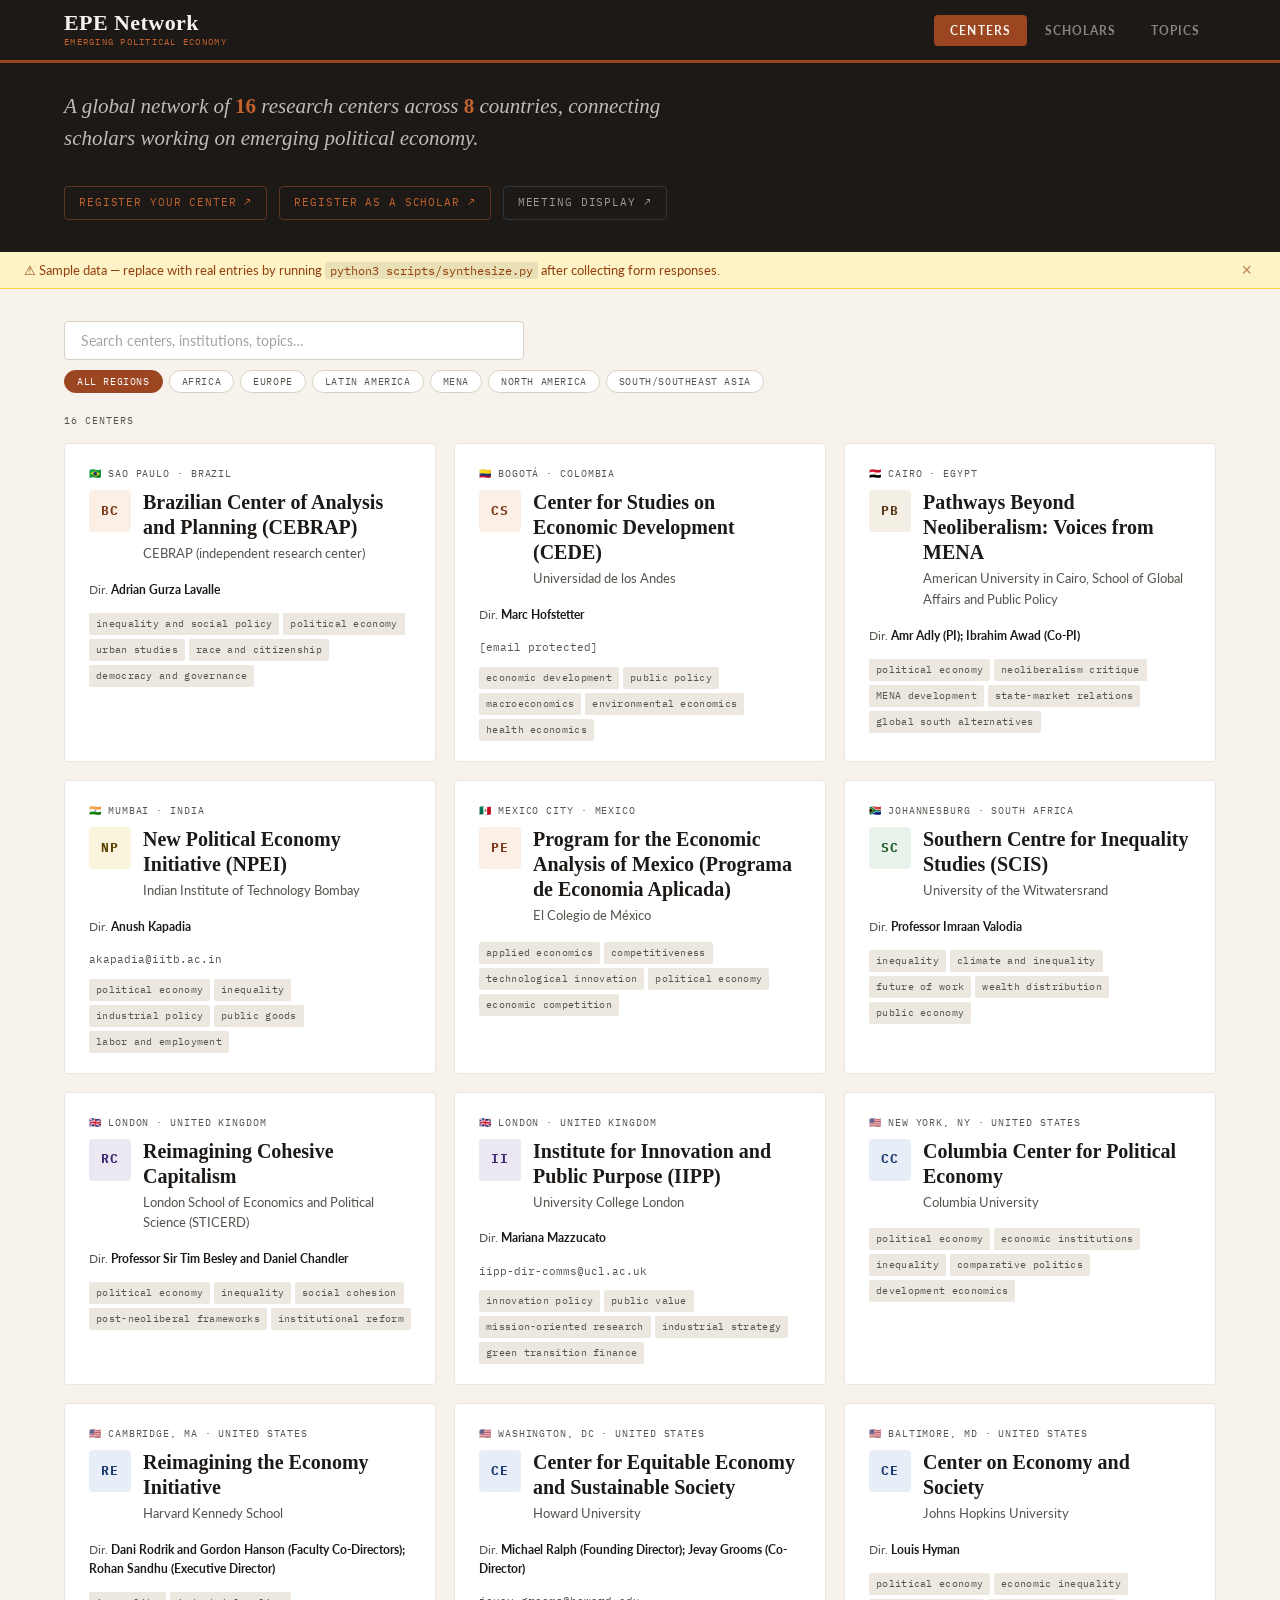
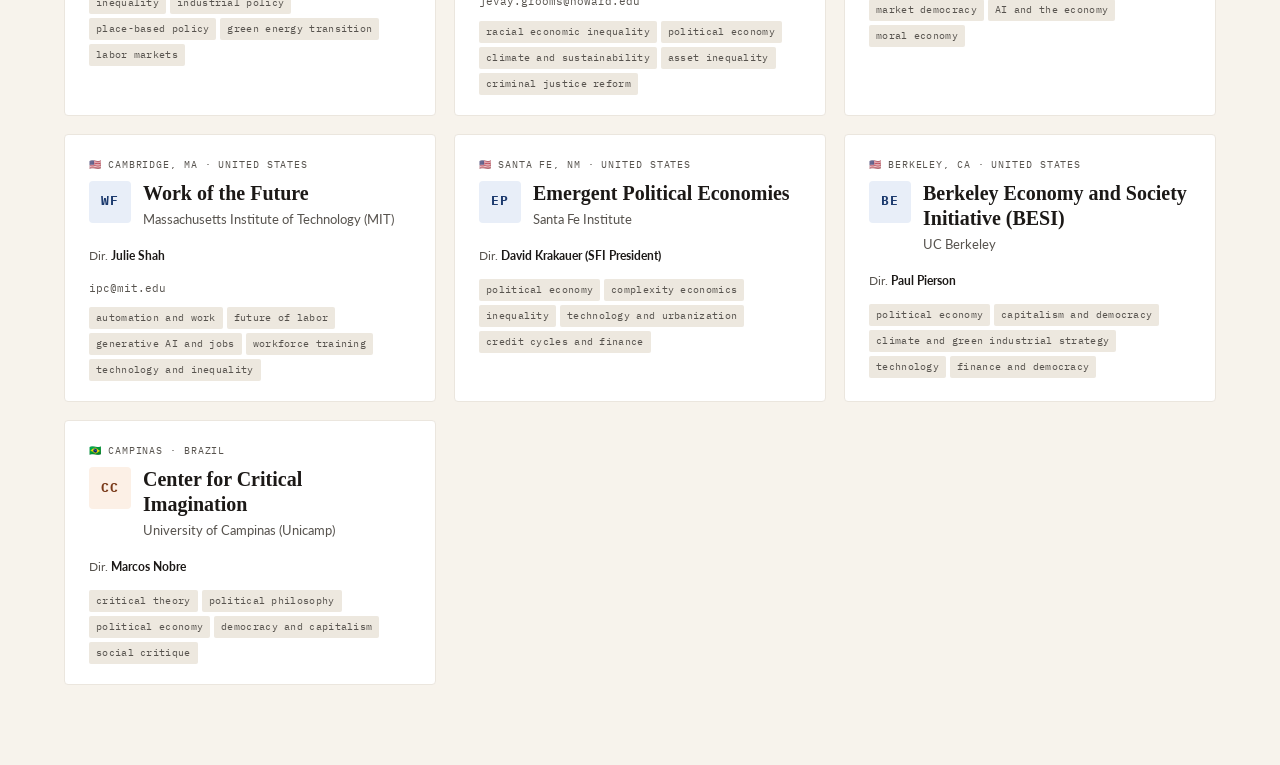
==== index.html @ 1a693988 "feat: EPE Network website — initial full site commit - index.html: three-view SPA (Centers, Scholars" ====
<!DOCTYPE html>
<html lang="en">
<head>
  <meta charset="UTF-8">
  <meta name="viewport" content="width=device-width, initial-scale=1.0">
  <title>EPE Network — Emerging Political Economy</title>
  <meta name="description" content="A global network of research centers focused on emerging political economy.">
  <link rel="preconnect" href="https://fonts.googleapis.com">
  <link rel="preconnect" href="https://fonts.gstatic.com" crossorigin>
  <link href="https://fonts.googleapis.com/css2?family=Cormorant+Garant:ital,wght@0,400;0,600;0,700;1,400&family=Lato:wght@400;700&family=IBM+Plex+Mono:wght@400&display=swap" rel="stylesheet">
  <link rel="stylesheet" href="css/style.css">
</head>
<body>

  <header class="site-header">
    <div class="header-inner">
      <div class="site-brand">
        <span class="brand-name">EPE Network</span>
        <span class="brand-tagline">Emerging Political Economy</span>
      </div>
      <nav class="main-nav">
        <button class="nav-tab active" data-tab="centers">Centers</button>
        <button class="nav-tab" data-tab="scholars">Scholars</button>
        <button class="nav-tab" data-tab="topics">Topics</button>
      </nav>
    </div>
  </header>

  <div class="hero">
    <div class="hero-inner">
      <p class="hero-text">A global network of <strong id="stat-centers">—</strong> research centers across <strong id="stat-countries">—</strong> countries, connecting scholars working on emerging political economy.</p>
      <div class="hero-actions">
        <a class="hero-link" href="https://docs.google.com/forms/d/e/1FAIpQLSci_-chUcEJ8zRdVWyyek97IaOtf4I611DxgbxRu9hbSMZCvQ/viewform" target="_blank" rel="noopener">Register Your Center ↗</a>
        <a class="hero-link" href="https://docs.google.com/forms/d/e/1FAIpQLSckdC5YvPYTOyeQ9T4aT-O_3hA1YWgbjM-45rCbX-_HFMH0mQ/viewform" target="_blank" rel="noopener">Register as a Scholar ↗</a>
        <a class="hero-link hero-link--display" href="register.html" target="_blank" rel="noopener">Meeting Display ↗</a>
      </div>
    </div>
  </div>

  <div class="sample-banner" id="sample-banner">
    <span>⚠ Sample data — replace with real entries by running <code>python3 scripts/synthesize.py</code> after collecting form responses.</span>
    <button onclick="document.getElementById('sample-banner').style.display='none'">×</button>
  </div>

  <main class="main-content">

    <!-- CENTERS VIEW -->
    <section id="centers-view" class="view active">
      <div class="view-controls">
        <input type="search" class="search-input" id="center-search" placeholder="Search centers, institutions, topics…">
        <div class="filter-chips" id="region-filter-chips"></div>
      </div>
      <div class="results-count" id="centers-count"></div>
      <div class="centers-grid" id="centers-grid"></div>
    </section>

    <!-- SCHOLARS VIEW -->
    <section id="scholars-view" class="view">
      <div class="view-controls">
        <input type="search" class="search-input" id="scholar-search" placeholder="Search scholars, topics, institutions…">
        <div class="filter-row">
          <select class="filter-select" id="center-filter">
            <option value="">All Centers</option>
          </select>
          <select class="filter-select" id="region-filter">
            <option value="">All Regions</option>
          </select>
          <select class="filter-select" id="topic-filter">
            <option value="">All Topics</option>
          </select>
        </div>
      </div>
      <div class="results-count" id="scholars-count"></div>
      <div class="scholars-list" id="scholars-list"></div>
    </section>

    <!-- TOPICS VIEW -->
    <section id="topics-view" class="view">
      <div id="topics-intro" class="topics-intro">
        <p>Click a topic to see all centers and scholars working in that area — now, anticipated, or desired.</p>
      </div>
      <div class="topics-cloud" id="topics-cloud"></div>
      <div class="topic-results hidden" id="topic-results">
        <button class="back-btn" id="topic-back">← All Topics</button>
        <h2 class="topic-title" id="topic-title"></h2>
        <div class="topic-results-grid">
          <div class="topic-col">
            <h3>Centers</h3>
            <div id="topic-centers"></div>
          </div>
          <div class="topic-col">
            <h3>Scholars</h3>
            <div id="topic-scholars"></div>
          </div>
        </div>
      </div>
    </section>

  </main>

  <!-- CENTER MODAL -->
  <div id="center-modal" class="modal hidden" role="dialog" aria-modal="true" aria-labelledby="center-modal-title">
    <div class="modal-backdrop" id="center-modal-backdrop"></div>
    <div class="modal-content">
      <button class="modal-close" id="center-modal-close" aria-label="Close">×</button>
      <div id="center-modal-body"></div>
    </div>
  </div>

  <!-- SCHOLAR MODAL -->
  <div id="scholar-modal" class="modal hidden" role="dialog" aria-modal="true" aria-labelledby="scholar-modal-title">
    <div class="modal-backdrop" id="scholar-modal-backdrop"></div>
    <div class="modal-content">
      <button class="modal-close" id="scholar-modal-close" aria-label="Close">×</button>
      <div id="scholar-modal-body"></div>
    </div>
  </div>

  <script src="js/app.js"></script>
</body>
</html>
---- css/style.css ----
/* === VARIABLES === */
:root {
  --cream: #F7F3EC;
  --white: #FFFFFF;
  --charcoal: #1C1917;
  --charcoal-soft: #57534E;
  --terracotta: #9B4521;
  --terracotta-light: #C4622D;
  --forest: #3D6B35;
  --border: #D8D0C4;
  --border-light: #EBE6DE;
  --tag-bg: #EDE8DF;
  --font-display: 'Cormorant Garant', Georgia, serif;
  --font-body: 'Lato', sans-serif;
  --font-mono: 'IBM Plex Mono', monospace;
  --shadow-sm: 0 1px 3px rgba(0,0,0,0.07);
  --shadow-md: 0 4px 16px rgba(0,0,0,0.10);
  --shadow-lg: 0 8px 40px rgba(0,0,0,0.18);
  --radius: 4px;
  --transition: 180ms ease;
}

/* === RESET === */
*, *::before, *::after { box-sizing: border-box; margin: 0; padding: 0; }

body {
  font-family: var(--font-body);
  background: var(--cream);
  color: var(--charcoal);
  font-size: 15px;
  line-height: 1.6;
  min-height: 100vh;
}

a { color: var(--terracotta); }

/* === HEADER === */
.site-header {
  background: var(--charcoal);
  position: sticky;
  top: 0;
  z-index: 100;
  border-bottom: 3px solid var(--terracotta);
}

.header-inner {
  max-width: 1200px;
  margin: 0 auto;
  padding: 0 24px;
  display: flex;
  align-items: center;
  justify-content: space-between;
  height: 60px;
}

.site-brand {
  display: flex;
  flex-direction: column;
  gap: 0;
}

.brand-name {
  font-family: var(--font-display);
  font-size: 22px;
  font-weight: 700;
  letter-spacing: 0.02em;
  color: var(--cream);
  line-height: 1.1;
}

.brand-tagline {
  font-family: var(--font-mono);
  font-size: 9px;
  color: var(--terracotta-light);
  text-transform: uppercase;
  letter-spacing: 0.14em;
}

.main-nav { display: flex; gap: 2px; }

.nav-tab {
  font-family: var(--font-body);
  font-size: 12px;
  font-weight: 700;
  text-transform: uppercase;
  letter-spacing: 0.09em;
  padding: 8px 16px;
  border: none;
  background: transparent;
  color: rgba(247,243,236,0.5);
  cursor: pointer;
  border-radius: var(--radius);
  transition: color var(--transition), background var(--transition);
}

.nav-tab:hover { color: var(--cream); background: rgba(255,255,255,0.07); }
.nav-tab.active { color: var(--cream); background: var(--terracotta); }

/* === HERO === */
.hero {
  background: var(--charcoal);
  padding: 28px 0 32px;
}

.hero-inner {
  max-width: 1200px;
  margin: 0 auto;
  padding: 0 24px;
  display: flex;
  align-items: baseline;
  justify-content: space-between;
  gap: 32px;
  flex-wrap: wrap;
}

.hero-text {
  font-family: var(--font-display);
  font-size: 21px;
  font-style: italic;
  color: rgba(247,243,236,0.75);
  max-width: 620px;
  line-height: 1.5;
}

.hero-text strong {
  color: var(--terracotta-light);
  font-style: normal;
  font-weight: 700;
}

.hero-actions {
  display: flex;
  gap: 12px;
  flex-shrink: 0;
  flex-wrap: wrap;
}

.hero-link {
  font-family: var(--font-mono);
  font-size: 11px;
  text-transform: uppercase;
  letter-spacing: 0.08em;
  color: var(--terracotta-light);
  text-decoration: none;
  border: 1px solid rgba(196,98,45,0.4);
  padding: 7px 14px;
  border-radius: var(--radius);
  transition: all var(--transition);
  white-space: nowrap;
}

.hero-link:hover {
  background: var(--terracotta);
  border-color: var(--terracotta);
  color: var(--white);
}

.hero-link--display {
  border-color: rgba(77,100,120,0.40);
  color: rgba(240,244,248,0.60);
}

.hero-link--display:hover {
  background: #3D5166;
  border-color: #4D6478;
  color: var(--white);
}

/* === SAMPLE BANNER === */
.sample-banner {
  background: #FEF3C7;
  border-bottom: 1px solid #FCD34D;
  padding: 8px 24px;
  display: flex;
  align-items: center;
  justify-content: space-between;
  font-size: 13px;
  color: #92400E;
  max-width: 100%;
}

.sample-banner code {
  font-family: var(--font-mono);
  background: rgba(0,0,0,0.08);
  padding: 1px 5px;
  border-radius: 3px;
  font-size: 12px;
}

.sample-banner button {
  background: none;
  border: none;
  font-size: 18px;
  cursor: pointer;
  color: #92400E;
  padding: 0 4px;
  opacity: 0.6;
  line-height: 1;
}

.sample-banner button:hover { opacity: 1; }

/* === MAIN CONTENT === */
.main-content {
  max-width: 1200px;
  margin: 0 auto;
  padding: 32px 24px 80px;
}

/* === VIEWS === */
.view { display: none; }
.view.active { display: block; animation: fadeIn 200ms ease; }

@keyframes fadeIn {
  from { opacity: 0; transform: translateY(4px); }
  to   { opacity: 1; transform: translateY(0); }
}

/* === VIEW CONTROLS === */
.view-controls {
  margin-bottom: 20px;
  display: flex;
  flex-direction: column;
  gap: 10px;
}

.search-input {
  width: 100%;
  max-width: 460px;
  padding: 10px 16px;
  font-family: var(--font-body);
  font-size: 14px;
  border: 1.5px solid var(--border);
  border-radius: var(--radius);
  background: var(--white);
  color: var(--charcoal);
  transition: border-color var(--transition), box-shadow var(--transition);
}

.search-input:focus {
  outline: none;
  border-color: var(--terracotta);
  box-shadow: 0 0 0 3px rgba(155,69,33,0.10);
}

.search-input::placeholder { color: #A8A29E; }

/* === FILTER CHIPS === */
.filter-chips {
  display: flex;
  flex-wrap: wrap;
  gap: 6px;
}

.chip {
  font-family: var(--font-mono);
  font-size: 10px;
  padding: 4px 12px;
  border: 1.5px solid var(--border);
  border-radius: 20px;
  background: var(--white);
  color: var(--charcoal-soft);
  cursor: pointer;
  transition: all var(--transition);
  letter-spacing: 0.06em;
  text-transform: uppercase;
}

.chip:hover { border-color: var(--terracotta); color: var(--terracotta); }
.chip.active { background: var(--terracotta); border-color: var(--terracotta); color: var(--white); }

/* === FILTER ROW (scholars) === */
.filter-row {
  display: flex;
  flex-wrap: wrap;
  gap: 8px;
}

.filter-select {
  font-family: var(--font-body);
  font-size: 13px;
  padding: 8px 32px 8px 12px;
  border: 1.5px solid var(--border);
  border-radius: var(--radius);
  background: var(--white);
  color: var(--charcoal);
  cursor: pointer;
  appearance: none;
  background-image: url("data:image/svg+xml,%3Csvg xmlns='http://www.w3.org/2000/svg' width='10' height='6'%3E%3Cpath d='M1 1l4 4 4-4' fill='none' stroke='%23999' stroke-width='1.5' stroke-linecap='round'/%3E%3C/svg%3E");
  background-repeat: no-repeat;
  background-position: right 10px center;
  min-width: 160px;
}

.filter-select:focus {
  outline: none;
  border-color: var(--terracotta);
}

/* === RESULTS COUNT === */
.results-count {
  font-family: var(--font-mono);
  font-size: 10px;
  color: var(--charcoal-soft);
  text-transform: uppercase;
  letter-spacing: 0.10em;
  margin-bottom: 14px;
}

/* === CENTERS GRID === */
.centers-grid {
  display: grid;
  grid-template-columns: repeat(auto-fill, minmax(300px, 1fr));
  gap: 18px;
}

.center-card {
  background: var(--white);
  border: 1px solid var(--border-light);
  border-radius: var(--radius);
  padding: 22px 24px 20px;
  cursor: pointer;
  transition: box-shadow var(--transition), transform var(--transition), border-color var(--transition);
  position: relative;
  overflow: hidden;
}

.center-card::after {
  content: '';
  position: absolute;
  top: 0; left: 0; right: 0;
  height: 3px;
  background: var(--terracotta);
  transform: scaleX(0);
  transform-origin: left;
  transition: transform var(--transition);
}

.center-card:hover::after { transform: scaleX(1); }
.center-card:hover {
  box-shadow: var(--shadow-md);
  border-color: var(--border);
  transform: translateY(-2px);
}

.center-card-location {
  font-family: var(--font-mono);
  font-size: 10px;
  color: var(--charcoal-soft);
  text-transform: uppercase;
  letter-spacing: 0.09em;
  margin-bottom: 8px;
  display: flex;
  align-items: center;
  gap: 6px;
}

.center-card-name {
  font-family: var(--font-display);
  font-size: 20px;
  font-weight: 700;
  color: var(--charcoal);
  line-height: 1.25;
  margin-bottom: 3px;
}

.center-card-institution {
  font-size: 13px;
  color: var(--charcoal-soft);
  margin-bottom: 4px;
}

.center-card-director {
  font-size: 12px;
  color: var(--charcoal-soft);
  margin-bottom: 14px;
}

.center-card-director strong { color: var(--charcoal); }

/* === LOGO BADGE / IMG === */
.logo-badge {
  display: flex;
  align-items: center;
  justify-content: center;
  border-radius: 4px;
  font-family: var(--font-mono);
  font-size: 13px;
  font-weight: 700;
  letter-spacing: 0.04em;
  flex-shrink: 0;
}

.logo-img {
  border-radius: 4px;
  object-fit: contain;
  flex-shrink: 0;
}

/* === CENTER CARD LAYOUT === */
.center-card-header {
  display: flex;
  align-items: flex-start;
  gap: 12px;
  margin-bottom: 12px;
}

.center-card-name-wrap {
  flex: 1;
  min-width: 0;
}

.center-card-contact {
  font-size: 11px;
  margin-bottom: 10px;
}

.center-card-contact a {
  color: var(--charcoal-soft);
  font-family: var(--font-mono);
  text-decoration: none;
}

.center-card-contact a:hover {
  color: var(--terracotta);
}

/* Modal header with badge on the right */
.modal-header-row {
  display: flex;
  align-items: flex-start;
  justify-content: space-between;
  gap: 16px;
}

.modal-header-text { flex: 1; min-width: 0; }

/* === TAGS === */
.tags {
  display: flex;
  flex-wrap: wrap;
  gap: 4px;
}

.tag {
  font-family: var(--font-mono);
  font-size: 10px;
  padding: 3px 7px;
  background: var(--tag-bg);
  color: var(--charcoal-soft);
  border-radius: 2px;
  letter-spacing: 0.03em;
}

.tag.current      { background: rgba(155,69,33,0.10); color: var(--terracotta); }
.tag.anticipated  { background: rgba(28,68,140,0.09); color: #1C448C; }
.tag.would-like   { background: rgba(61,107,53,0.10); color: var(--forest); }

/* === SCHOLARS LIST === */
.scholars-list {
  border: 1px solid var(--border-light);
  border-radius: var(--radius);
  overflow: hidden;
}

.scholar-row {
  background: var(--white);
  padding: 14px 20px;
  display: grid;
  grid-template-columns: 220px 1fr auto;
  gap: 16px;
  align-items: center;
  cursor: pointer;
  transition: background var(--transition);
  border-bottom: 1px solid var(--border-light);
}

.scholar-row:last-child { border-bottom: none; }
.scholar-row:hover { background: #FDFAF5; }

.scholar-name {
  font-family: var(--font-display);
  font-size: 18px;
  font-weight: 600;
  color: var(--charcoal);
  line-height: 1.2;
}

.scholar-meta {
  font-size: 11px;
  color: var(--charcoal-soft);
  margin-top: 1px;
}

.scholar-center {
  font-size: 10px;
  color: var(--terracotta);
  font-weight: 700;
  text-transform: uppercase;
  letter-spacing: 0.05em;
  margin-top: 4px;
}

.scholar-topics { display: flex; flex-wrap: wrap; gap: 4px; }

.scholar-country {
  font-family: var(--font-mono);
  font-size: 10px;
  color: var(--charcoal-soft);
  text-align: right;
  white-space: nowrap;
}

/* === TOPICS VIEW === */
.topics-intro {
  font-size: 14px;
  color: var(--charcoal-soft);
  margin-bottom: 24px;
  font-style: italic;
}

.topics-cloud {
  display: flex;
  flex-wrap: wrap;
  gap: 10px;
  margin-bottom: 16px;
}

.topic-pill {
  font-family: var(--font-display);
  font-weight: 600;
  padding: 5px 16px;
  border: 1.5px solid var(--border);
  border-radius: 24px;
  cursor: pointer;
  transition: all var(--transition);
  color: var(--charcoal);
  background: var(--white);
  line-height: 1.3;
}

.topic-pill:hover {
  border-color: var(--terracotta);
  background: var(--terracotta);
  color: var(--white);
}

.topic-pill.active {
  background: var(--terracotta);
  border-color: var(--terracotta);
  color: var(--white);
}

.topic-results.hidden { display: none; }

.back-btn {
  background: none;
  border: none;
  font-family: var(--font-mono);
  font-size: 11px;
  color: var(--terracotta);
  cursor: pointer;
  padding: 0;
  margin-bottom: 14px;
  letter-spacing: 0.04em;
  text-transform: uppercase;
  display: block;
}

.back-btn:hover { text-decoration: underline; }

.topic-title {
  font-family: var(--font-display);
  font-size: 34px;
  font-weight: 700;
  color: var(--charcoal);
  margin-bottom: 28px;
  line-height: 1.2;
}

.topic-results-grid {
  display: grid;
  grid-template-columns: 1fr 1fr;
  gap: 40px;
}

.topic-col h3 {
  font-family: var(--font-mono);
  font-size: 10px;
  text-transform: uppercase;
  letter-spacing: 0.12em;
  color: var(--charcoal-soft);
  margin-bottom: 12px;
  padding-bottom: 8px;
  border-bottom: 1px solid var(--border);
}

.topic-item {
  padding: 10px 0;
  border-bottom: 1px solid var(--border-light);
  cursor: pointer;
}

.topic-item:last-child { border-bottom: none; }
.topic-item:hover .topic-item-name { color: var(--terracotta); }

.topic-item-name {
  font-family: var(--font-display);
  font-size: 17px;
  font-weight: 600;
  color: var(--charcoal);
  transition: color var(--transition);
  line-height: 1.3;
}

.topic-item-sub {
  font-size: 12px;
  color: var(--charcoal-soft);
  margin-top: 2px;
}

.topic-item-badge {
  font-family: var(--font-mono);
  font-size: 9px;
  padding: 2px 6px;
  border-radius: 2px;
  margin-left: 6px;
  vertical-align: middle;
  text-transform: uppercase;
  letter-spacing: 0.04em;
}

.badge-current     { background: rgba(155,69,33,0.12); color: var(--terracotta); }
.badge-anticipated { background: rgba(28,68,140,0.09); color: #1C448C; }
.badge-would-like  { background: rgba(61,107,53,0.12); color: var(--forest); }

/* === MODALS === */
.modal { position: fixed; inset: 0; z-index: 200; }
.modal.hidden { display: none; }

.modal-backdrop {
  position: absolute;
  inset: 0;
  background: rgba(28,25,23,0.65);
  backdrop-filter: blur(2px);
}

.modal-content {
  position: absolute;
  top: 50%;
  left: 50%;
  transform: translate(-50%, -50%);
  background: var(--white);
  border-radius: 6px;
  width: 90%;
  max-width: 680px;
  max-height: 88vh;
  overflow-y: auto;
  padding: 40px;
  box-shadow: var(--shadow-lg);
}

.modal-close {
  position: absolute;
  top: 14px;
  right: 14px;
  background: none;
  border: none;
  font-size: 22px;
  cursor: pointer;
  color: var(--charcoal-soft);
  line-height: 1;
  padding: 4px 8px;
  border-radius: var(--radius);
  transition: background var(--transition);
}

.modal-close:hover { background: var(--tag-bg); }

.modal-location {
  font-family: var(--font-mono);
  font-size: 10px;
  color: var(--charcoal-soft);
  text-transform: uppercase;
  letter-spacing: 0.10em;
  margin-bottom: 6px;
}

.modal-name {
  font-family: var(--font-display);
  font-size: 30px;
  font-weight: 700;
  color: var(--charcoal);
  margin-bottom: 4px;
  line-height: 1.2;
}

.modal-institution {
  font-size: 14px;
  color: var(--charcoal-soft);
  margin-bottom: 8px;
  line-height: 1.5;
}

.modal-divider {
  border: none;
  border-top: 1px solid var(--border-light);
  margin: 18px 0;
}

.modal-section { margin-bottom: 16px; }

.modal-section-label {
  font-family: var(--font-mono);
  font-size: 9px;
  text-transform: uppercase;
  letter-spacing: 0.14em;
  color: var(--terracotta);
  margin-bottom: 5px;
}

.modal-section-content {
  font-size: 14px;
  color: var(--charcoal);
  line-height: 1.7;
}

.modal-link {
  color: var(--terracotta);
  text-decoration: none;
  font-size: 13px;
  font-family: var(--font-mono);
}

.modal-link:hover { text-decoration: underline; }

/* === QR CODES === */
.qr-section {
  display: flex;
  gap: 24px;
  flex-wrap: wrap;
  margin-top: 4px;
}

.qr-item {
  display: flex;
  flex-direction: column;
  align-items: center;
  gap: 6px;
  text-align: center;
}

.qr-img {
  border: 1px solid var(--border-light);
  border-radius: var(--radius);
  display: block;
  width: 140px;
  height: 140px;
}

.qr-label {
  font-family: var(--font-mono);
  font-size: 9px;
  text-transform: uppercase;
  letter-spacing: 0.10em;
  color: var(--charcoal-soft);
}

.qr-link {
  font-family: var(--font-mono);
  font-size: 10px;
  color: var(--terracotta);
  text-decoration: none;
  word-break: break-all;
  max-width: 155px;
}

.qr-link:hover { text-decoration: underline; }

/* === EMPTY STATE === */
.empty-state {
  text-align: center;
  padding: 64px 24px;
  color: var(--charcoal-soft);
}

.empty-state p {
  font-family: var(--font-display);
  font-size: 20px;
  font-style: italic;
}

/* === RESPONSIVE === */
@media (max-width: 900px) {
  .scholar-row { grid-template-columns: 1fr 1fr; }
  .scholar-country { display: none; }
}

@media (max-width: 680px) {
  .header-inner { padding: 0 16px; }
  .brand-tagline { display: none; }
  .nav-tab { padding: 7px 10px; font-size: 11px; }
  .hero-inner { flex-direction: column; gap: 16px; }
  .main-content { padding: 20px 16px 56px; }
  .scholar-row { grid-template-columns: 1fr; }
  .topic-results-grid { grid-template-columns: 1fr; }
  .modal-content { padding: 24px 18px; width: 95%; }
}
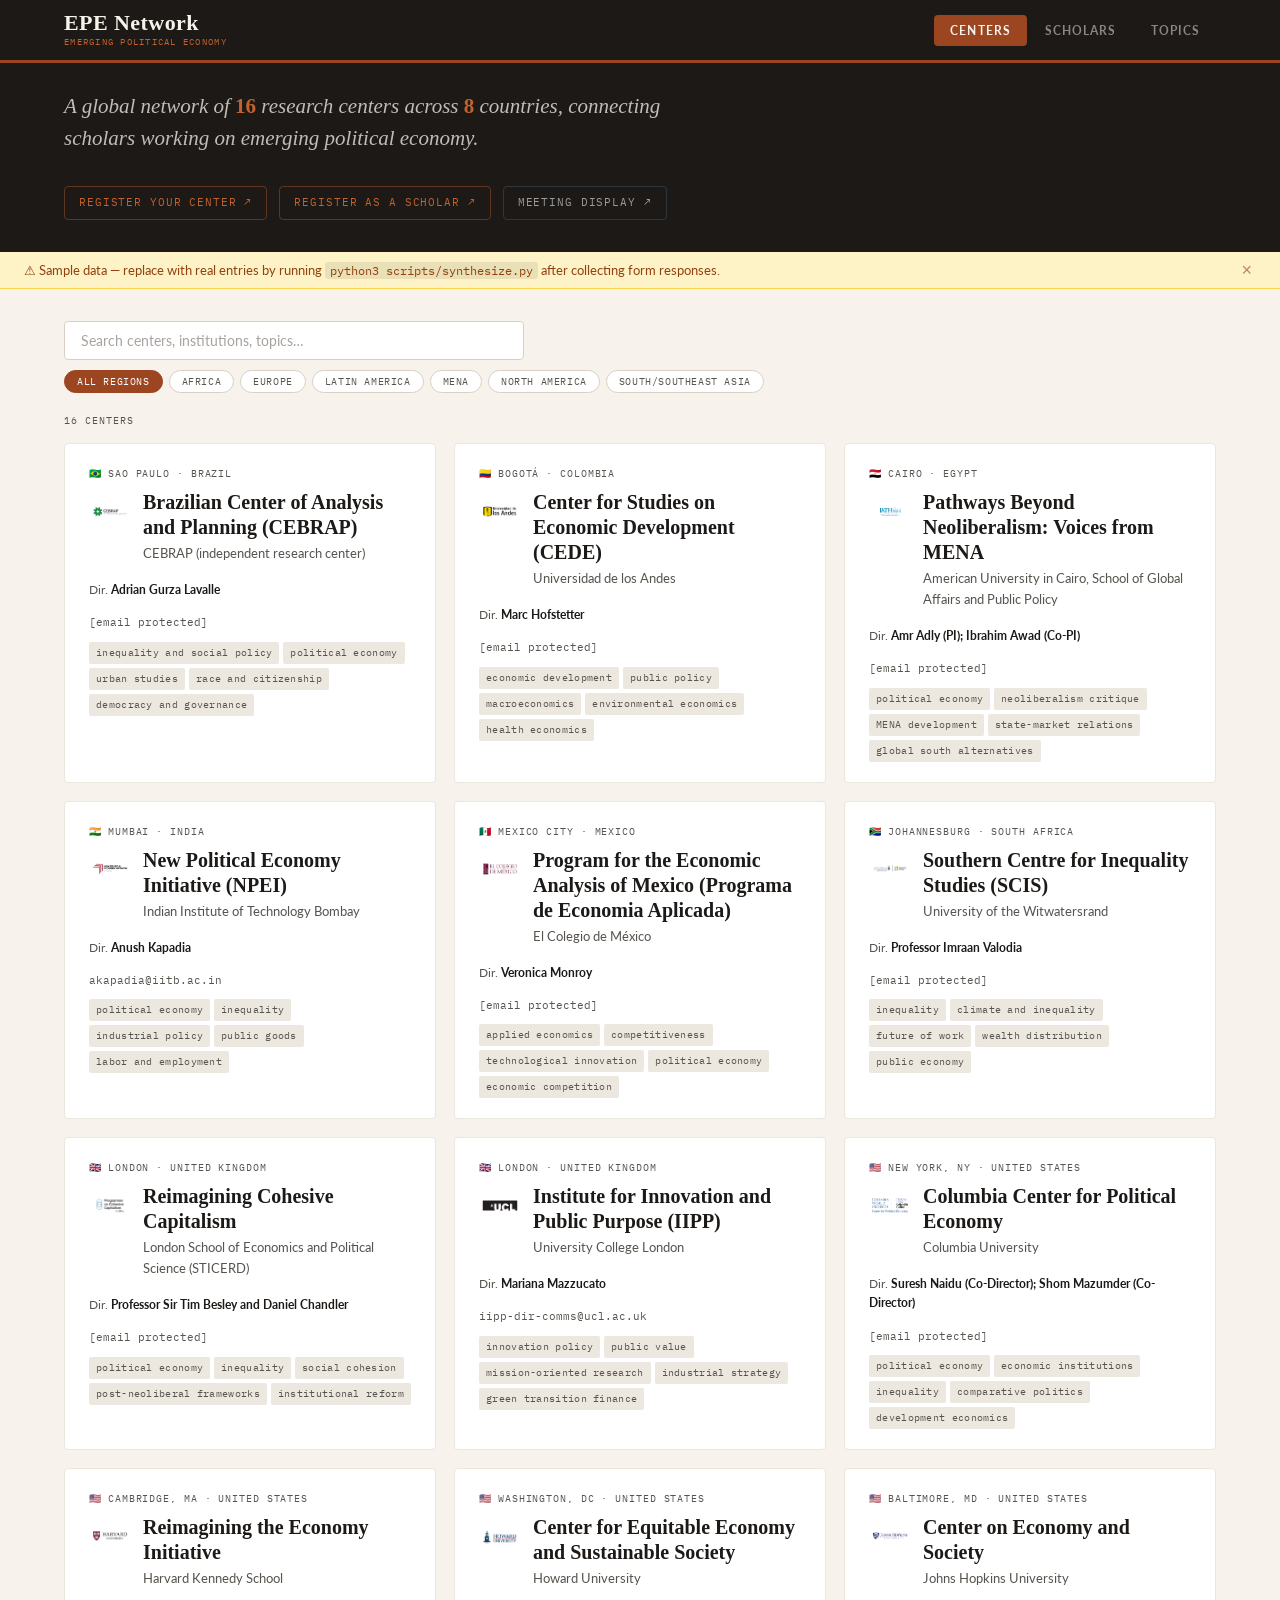
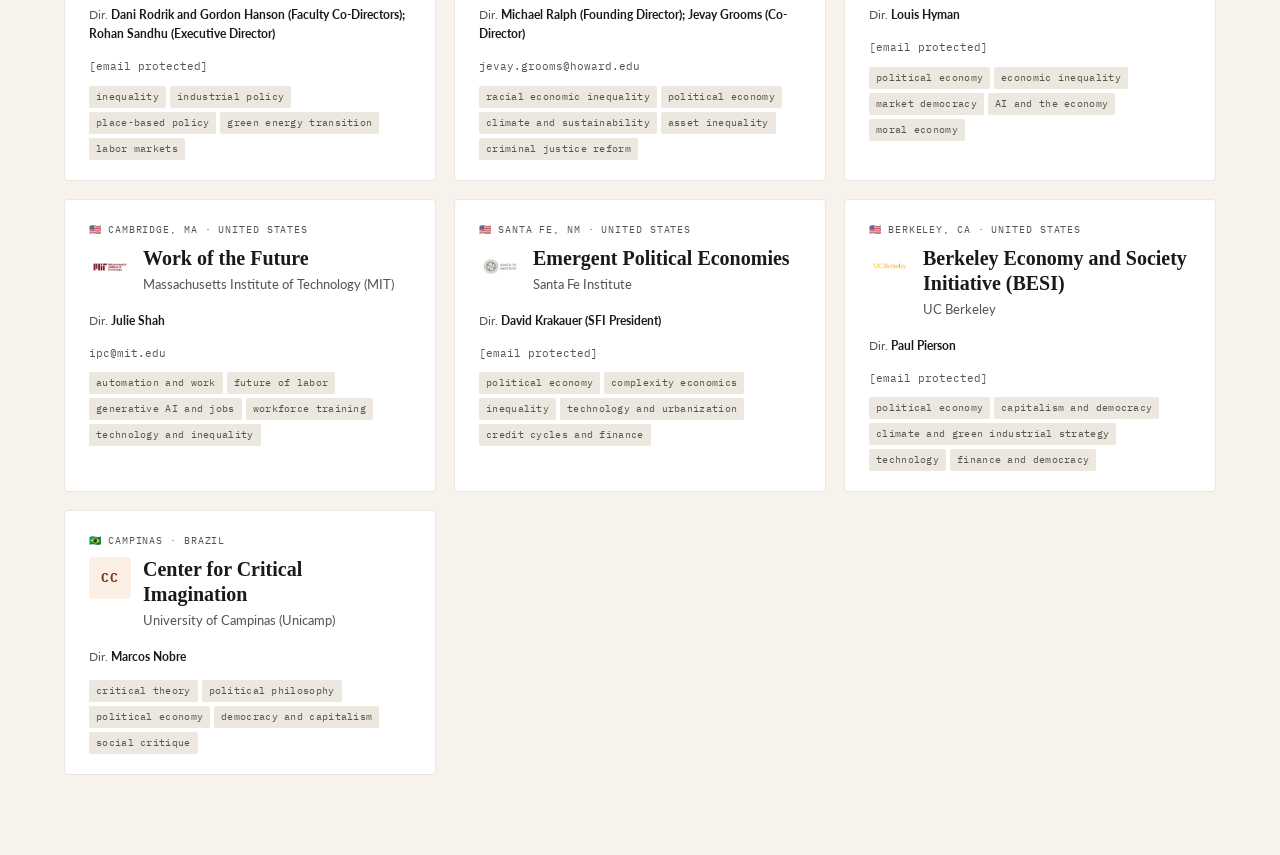
==== commit 2e12fe18: "feat: update form URLs to new forms with 36-topic taxonomy New Google Forms created with updated top" ====
--- a/index.html
+++ b/index.html
@@ -30,8 +30,8 @@
     <div class="hero-inner">
       <p class="hero-text">A global network of <strong id="stat-centers">—</strong> research centers across <strong id="stat-countries">—</strong> countries, connecting scholars working on emerging political economy.</p>
       <div class="hero-actions">
-        <a class="hero-link" href="https://docs.google.com/forms/d/e/1FAIpQLSci_-chUcEJ8zRdVWyyek97IaOtf4I611DxgbxRu9hbSMZCvQ/viewform" target="_blank" rel="noopener">Register Your Center ↗</a>
-        <a class="hero-link" href="https://docs.google.com/forms/d/e/1FAIpQLSckdC5YvPYTOyeQ9T4aT-O_3hA1YWgbjM-45rCbX-_HFMH0mQ/viewform" target="_blank" rel="noopener">Register as a Scholar ↗</a>
+        <a class="hero-link" href="https://docs.google.com/forms/d/e/1FAIpQLSeNT_HrLro2qSGjbX9tI76kSoSo1FVRUpOG3Wsbedy0dxCQsg/viewform" target="_blank" rel="noopener">Register Your Center ↗</a>
+        <a class="hero-link" href="https://docs.google.com/forms/d/e/1FAIpQLSe3mmyh_1OqIa6LyXIr-pJyG35tg6_h39fsT8FdC2Lx1r792A/viewform" target="_blank" rel="noopener">Register as a Scholar ↗</a>
         <a class="hero-link hero-link--display" href="register.html" target="_blank" rel="noopener">Meeting Display ↗</a>
       </div>
     </div>
--- a/css/style.css
+++ b/css/style.css
@@ -395,6 +395,8 @@
   border-radius: 4px;
   object-fit: contain;
   flex-shrink: 0;
+  background: #fff;
+  padding: 3px;
 }
 
 /* === CENTER CARD LAYOUT === */
@@ -457,6 +459,56 @@
 .tag.would-like   { background: rgba(61,107,53,0.10); color: var(--forest); }
 
 /* === SCHOLARS LIST === */
+
+.alpha-index {
+  display: flex;
+  flex-wrap: wrap;
+  gap: 2px;
+  padding: 10px 0 14px;
+}
+
+.alpha-btn {
+  display: inline-flex;
+  align-items: center;
+  justify-content: center;
+  width: 28px;
+  height: 28px;
+  border-radius: 4px;
+  font-family: var(--font-mono);
+  font-size: 11px;
+  font-weight: 700;
+  text-decoration: none;
+  transition: background var(--transition), color var(--transition);
+}
+
+.alpha-btn--active {
+  color: var(--terracotta);
+  background: rgba(176,94,62,0.08);
+}
+.alpha-btn--active:hover {
+  background: var(--terracotta);
+  color: var(--white);
+}
+
+.alpha-btn--empty {
+  color: var(--border-light);
+  cursor: default;
+  pointer-events: none;
+}
+
+.alpha-section-head {
+  background: var(--cream);
+  padding: 6px 20px;
+  font-family: var(--font-mono);
+  font-size: 11px;
+  font-weight: 700;
+  color: var(--charcoal-soft);
+  letter-spacing: 0.12em;
+  text-transform: uppercase;
+  border-bottom: 1px solid var(--border-light);
+  scroll-margin-top: 80px;
+}
+
 .scholars-list {
   border: 1px solid var(--border-light);
   border-radius: var(--radius);
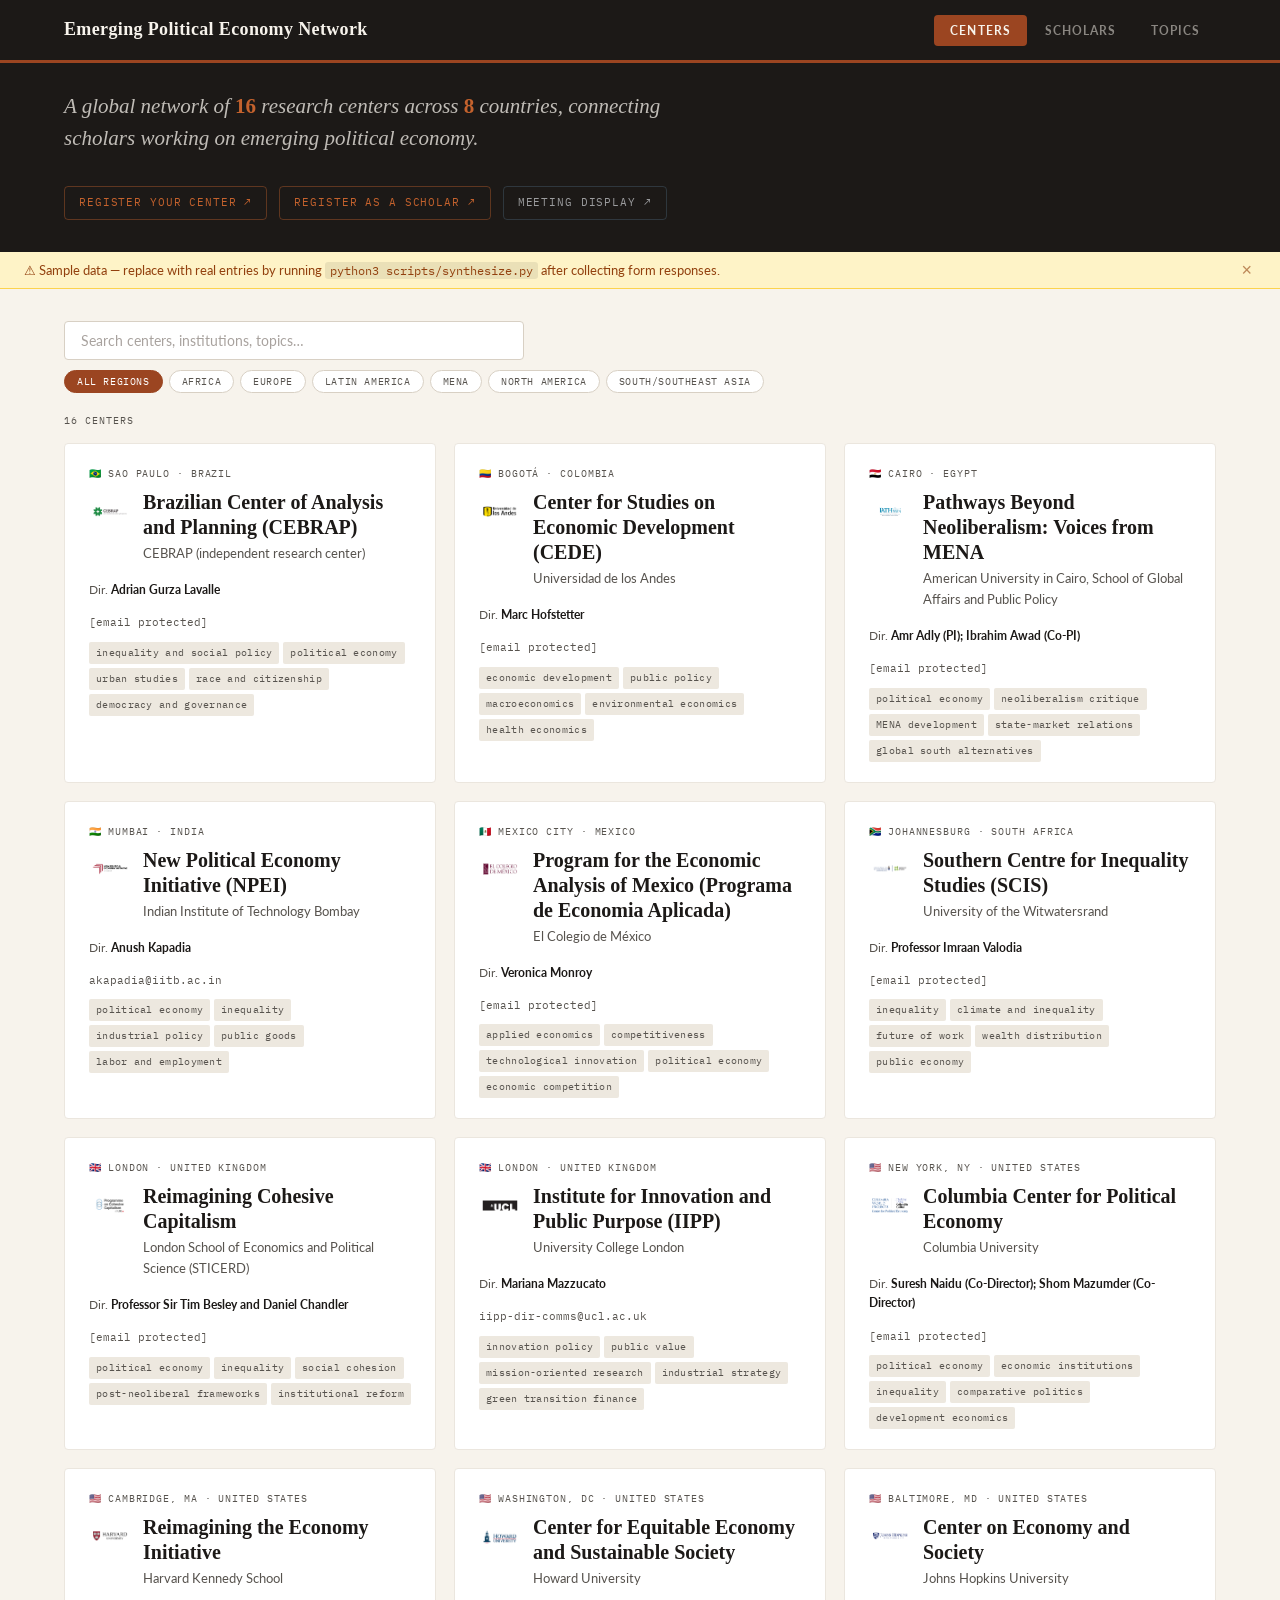
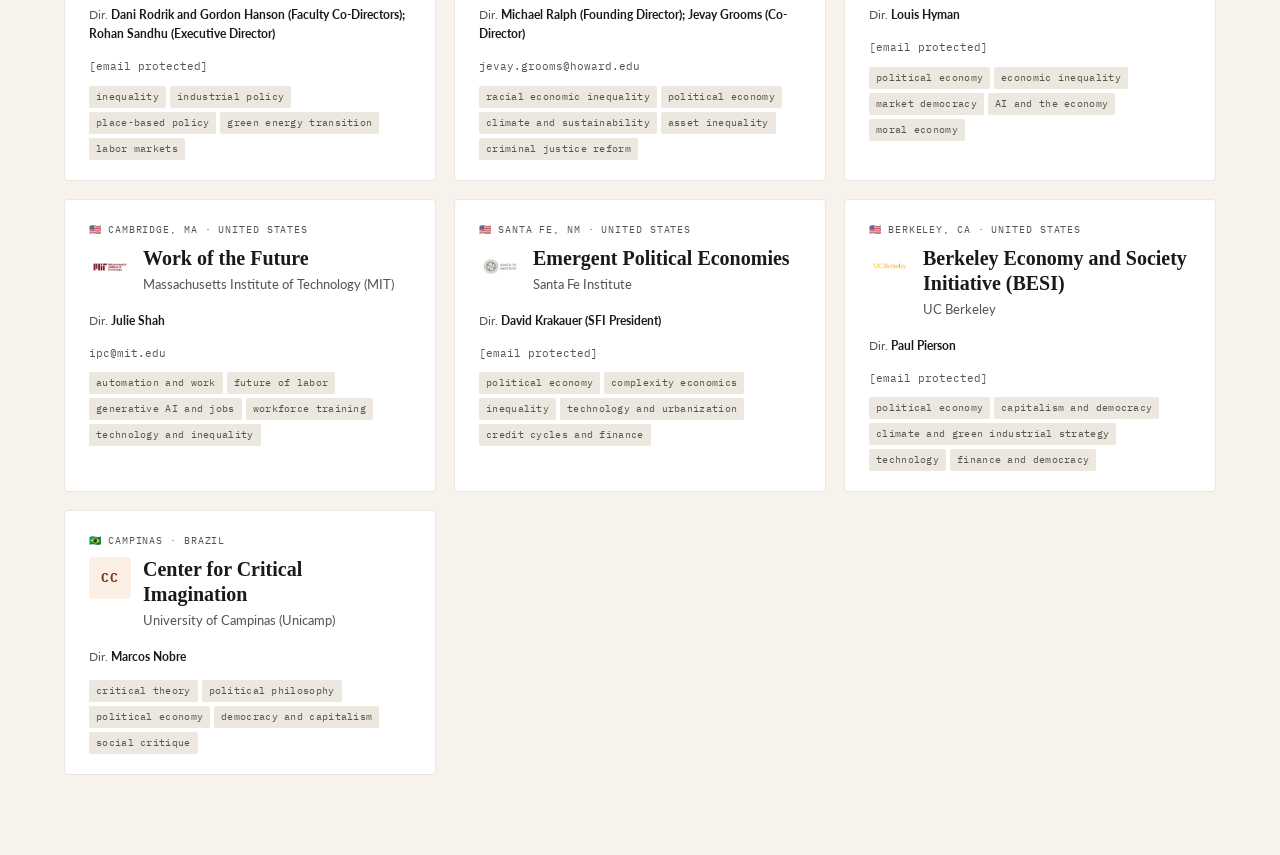
==== commit ea2d6201: "feat: rename header to Emerging Political Economy Network Replaces "EPE Network / Emerging Political" ====
--- a/index.html
+++ b/index.html
@@ -3,7 +3,7 @@
 <head>
   <meta charset="UTF-8">
   <meta name="viewport" content="width=device-width, initial-scale=1.0">
-  <title>EPE Network — Emerging Political Economy</title>
+  <title>Emerging Political Economy Network</title>
   <meta name="description" content="A global network of research centers focused on emerging political economy.">
   <link rel="preconnect" href="https://fonts.googleapis.com">
   <link rel="preconnect" href="https://fonts.gstatic.com" crossorigin>
@@ -15,8 +15,7 @@
   <header class="site-header">
     <div class="header-inner">
       <div class="site-brand">
-        <span class="brand-name">EPE Network</span>
-        <span class="brand-tagline">Emerging Political Economy</span>
+        <span class="brand-name">Emerging Political Economy Network</span>
       </div>
       <nav class="main-nav">
         <button class="nav-tab active" data-tab="centers">Centers</button>
--- a/css/style.css
+++ b/css/style.css
@@ -61,7 +61,7 @@
 
 .brand-name {
   font-family: var(--font-display);
-  font-size: 22px;
+  font-size: 18px;
   font-weight: 700;
   letter-spacing: 0.02em;
   color: var(--cream);
